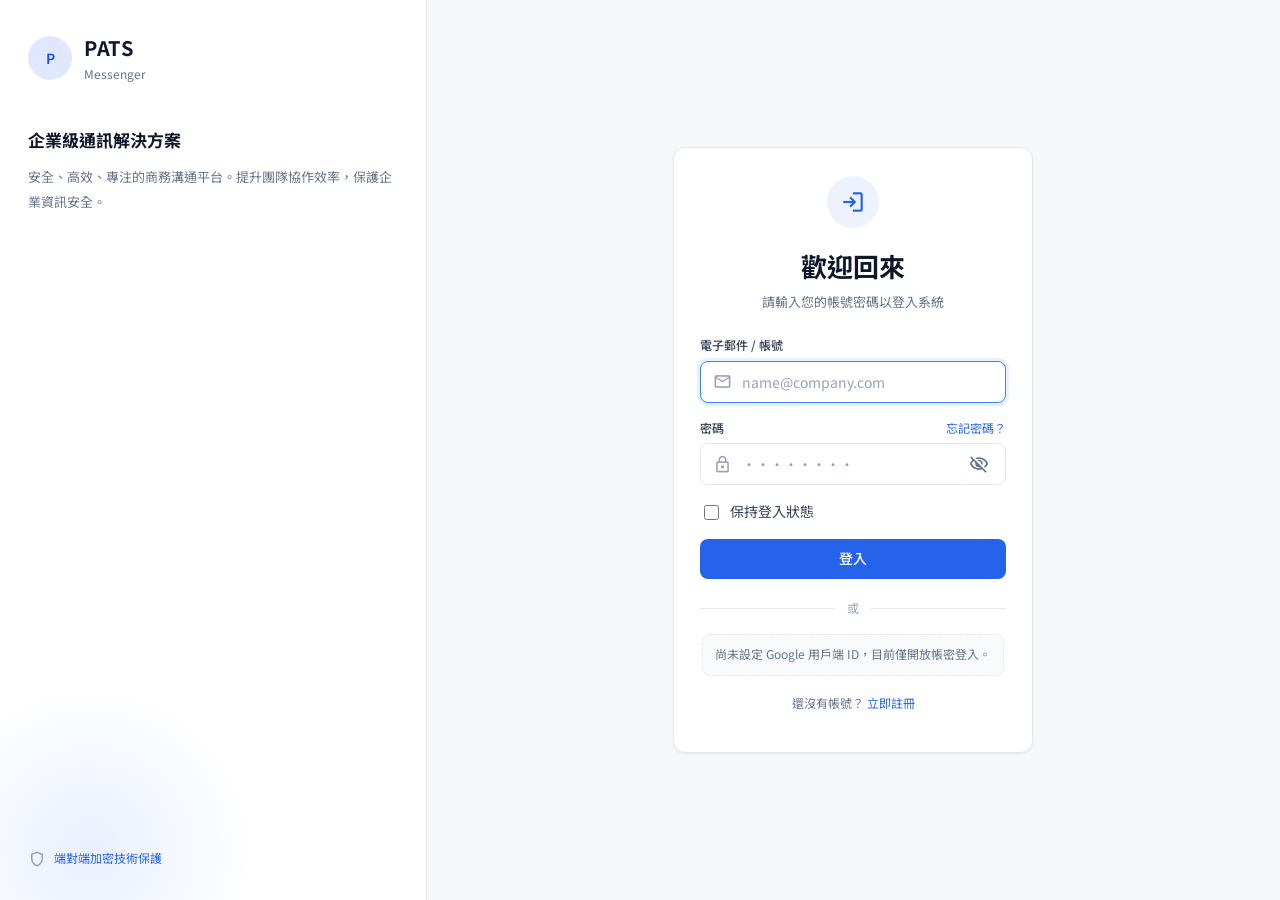
==== index.html @ 264885fa "新增忘記密碼流程：寄送驗證碼、驗證後自行設定新密碼" ====
<!DOCTYPE html>
<html lang="zh-Hant">
<head>
  <meta charset="utf-8">
  <meta name="viewport" content="width=device-width, initial-scale=1, viewport-fit=cover">
  <meta name="description" content="PATS — 安全、高效、專注的企業級商務通訊平台。">
  <meta name="theme-color" content="#2563eb">
  <title>PATS · 商務通訊</title>

  <link rel="icon" href="data:image/svg+xml,<svg xmlns='http://www.w3.org/2000/svg' viewBox='0 0 32 32'><rect width='32' height='32' rx='8' fill='%232563eb'/><text x='16' y='22' font-size='16' font-family='sans-serif' font-weight='700' fill='white' text-anchor='middle'>P</text></svg>">

  <link rel="preconnect" href="https://fonts.googleapis.com">
  <link rel="preconnect" href="https://fonts.gstatic.com" crossorigin>
  <link
    href="https://fonts.googleapis.com/css2?family=Noto+Sans+TC:wght@400;500;700&family=Material+Symbols+Outlined:opsz,wght,FILL,GRAD@24,400,0,0&display=swap"
    rel="stylesheet">
  <link rel="stylesheet" href="assets/css/styles.css">
</head>

<body>
  <!-- 開場載入 ------------------------------------------------------- -->
  <div id="loading" class="loading-veil">
    <div class="spinner" role="status" aria-label="載入中"></div>
  </div>

  <!-- 登入頁 --------------------------------------------------------- -->
  <section id="auth" class="auth hidden">
    <aside class="auth-brand">
      <div class="auth-logo">
        <div class="avatar" aria-hidden="true">P</div>
        <div>
          <h1>PATS</h1>
          <span>Messenger</span>
        </div>
      </div>

      <div class="auth-pitch">
        <h2>企業級通訊解決方案</h2>
        <p>安全、高效、專注的商務溝通平台。提升團隊協作效率，保護企業資訊安全。</p>
      </div>

      <div class="auth-note">
        <span class="material-symbols-outlined">shield</span>
        <span>端對端加密技術保護</span>
      </div>
    </aside>

    <main class="auth-main">
      <div class="auth-card card">
      <!-- 登入 ------------------------------------------------------ -->
      <div id="login-panel">
        <div class="auth-mark"><span class="material-symbols-outlined">login</span></div>
        <h2 class="auth-title">歡迎回來</h2>
        <p class="auth-sub">請輸入您的帳號密碼以登入系統</p>

        <form id="login-form" class="auth-form" autocomplete="on">
          <div id="login-error" class="form-error hidden">
            <span class="material-symbols-outlined">error</span>
            <span data-role="text"></span>
          </div>

          <div class="field">
            <label class="field-label" for="login-account"><strong>電子郵件 / 帳號</strong></label>
            <div class="input-wrap">
              <span class="material-symbols-outlined">mail</span>
              <input id="login-account" name="account" type="text"
                     placeholder="name@company.com" autocomplete="username" required>
            </div>
          </div>

          <div class="field">
            <label class="field-label" for="login-password">
              <strong>密碼</strong>
              <a href="#" id="forgot-link">忘記密碼？</a>
            </label>
            <div class="input-wrap">
              <span class="material-symbols-outlined">lock</span>
              <input id="login-password" name="password" type="password"
                     placeholder="••••••••" autocomplete="current-password" required>
              <button type="button" class="icon-btn" data-toggle-password="login-password"
                      aria-label="顯示密碼">
                <span class="material-symbols-outlined">visibility_off</span>
              </button>
            </div>
          </div>

          <label class="checkbox">
            <input id="login-remember" type="checkbox">
            <span>保持登入狀態</span>
          </label>

          <button id="login-submit" type="submit" class="btn btn-primary btn-block">登入</button>
        </form>

        <div class="auth-divider">或</div>

        <!-- Google Identity Services 會把官方登入按鈕渲染進這裡 -->
        <div id="google-slot" class="google-slot"></div>

        <p class="auth-footer">
          還沒有帳號？ <a href="#" id="go-register">立即註冊</a>
        </p>
      </div>

      <!-- 註冊 ------------------------------------------------------ -->
      <div id="register-panel" class="hidden">
        <div class="auth-mark"><span class="material-symbols-outlined">person_add</span></div>
        <h2 class="auth-title">建立帳號</h2>
        <p class="auth-sub">填寫以下資料即可開始使用 PATS</p>

        <form id="register-form" class="auth-form" autocomplete="on">
          <div id="register-error" class="form-error hidden">
            <span class="material-symbols-outlined">error</span>
            <span data-role="text"></span>
          </div>

          <div class="field">
            <label class="field-label" for="register-name"><strong>顯示名稱</strong></label>
            <div class="input-wrap">
              <span class="material-symbols-outlined">badge</span>
              <input id="register-name" type="text" placeholder="王小明"
                     autocomplete="name" maxlength="40" required>
            </div>
          </div>

          <div class="field">
            <label class="field-label" for="register-email"><strong>電子郵件</strong></label>
            <div class="input-wrap">
              <span class="material-symbols-outlined">mail</span>
              <input id="register-email" type="email" placeholder="name@company.com"
                     autocomplete="email" required>
            </div>
          </div>

          <div class="field">
            <label class="field-label" for="register-password">
              <strong>密碼</strong>
              <span class="field-note">至少 8 個字元</span>
            </label>
            <div class="input-wrap">
              <span class="material-symbols-outlined">lock</span>
              <input id="register-password" type="password" placeholder="設定你的密碼"
                     autocomplete="new-password" required>
              <button type="button" class="icon-btn" data-toggle-password="register-password"
                      aria-label="顯示密碼">
                <span class="material-symbols-outlined">visibility_off</span>
              </button>
            </div>
          </div>

          <div class="field">
            <label class="field-label" for="register-confirm"><strong>確認密碼</strong></label>
            <div class="input-wrap">
              <span class="material-symbols-outlined">lock_reset</span>
              <input id="register-confirm" type="password" placeholder="再次輸入密碼"
                     autocomplete="new-password" required>
            </div>
          </div>

          <!-- 只有在後端設定了邀請碼時才會顯示 -->
          <div class="field hidden" id="invite-field">
            <label class="field-label" for="register-invite"><strong>邀請碼</strong></label>
            <div class="input-wrap">
              <span class="material-symbols-outlined">key</span>
              <input id="register-invite" type="text" placeholder="請向管理員索取">
            </div>
          </div>

          <button id="register-submit" type="submit" class="btn btn-primary btn-block">
            建立帳號
          </button>
        </form>

        <p class="auth-footer">
          已經有帳號了？ <a href="#" id="go-login">返回登入</a>
        </p>
      </div>

      <!-- 忘記密碼 -------------------------------------------------- -->
      <div id="reset-panel" class="hidden">
        <div class="auth-mark"><span class="material-symbols-outlined">lock_reset</span></div>
        <h2 class="auth-title">重設密碼</h2>
        <p class="auth-sub" id="reset-sub">輸入你的電子郵件，我們會寄一組驗證碼給你</p>

        <ol class="steps" id="reset-steps">
          <li class="step is-active" data-step="1"><span>1</span>驗證信箱</li>
          <li class="step" data-step="2"><span>2</span>輸入驗證碼</li>
          <li class="step" data-step="3"><span>3</span>設定新密碼</li>
        </ol>

        <div id="reset-error" class="form-error hidden">
          <span class="material-symbols-outlined">error</span>
          <span data-role="text"></span>
        </div>

        <!-- 步驟一 -->
        <form id="reset-email-form" class="auth-form">
          <div class="field">
            <label class="field-label" for="reset-email"><strong>電子郵件</strong></label>
            <div class="input-wrap">
              <span class="material-symbols-outlined">mail</span>
              <input id="reset-email" type="email" placeholder="name@gmail.com"
                     autocomplete="email" required>
            </div>
          </div>
          <button id="reset-email-submit" type="submit" class="btn btn-primary btn-block">
            寄送驗證碼
          </button>
        </form>

        <!-- 步驟二 -->
        <form id="reset-code-form" class="auth-form hidden">
          <div class="field">
            <label class="field-label" for="reset-code">
              <strong>驗證碼</strong>
              <span class="field-note">6 位數字，15 分鐘內有效</span>
            </label>
            <div class="input-wrap">
              <span class="material-symbols-outlined">pin</span>
              <input id="reset-code" type="text" inputmode="numeric" maxlength="6"
                     class="code-input" placeholder="000000" autocomplete="one-time-code" required>
            </div>
          </div>
          <button id="reset-code-submit" type="submit" class="btn btn-primary btn-block">
            驗證
          </button>
          <button id="reset-resend" type="button" class="btn btn-ghost btn-block">
            沒收到？重新寄送
          </button>
        </form>

        <!-- 步驟三 -->
        <form id="reset-password-form" class="auth-form hidden">
          <div class="field">
            <label class="field-label" for="reset-new">
              <strong>新密碼</strong>
              <span class="field-note">至少 8 個字元</span>
            </label>
            <div class="input-wrap">
              <span class="material-symbols-outlined">lock</span>
              <input id="reset-new" type="password" placeholder="設定新密碼"
                     autocomplete="new-password" required>
              <button type="button" class="icon-btn" data-toggle-password="reset-new"
                      aria-label="顯示密碼">
                <span class="material-symbols-outlined">visibility_off</span>
              </button>
            </div>
          </div>
          <div class="field">
            <label class="field-label" for="reset-confirm"><strong>確認新密碼</strong></label>
            <div class="input-wrap">
              <span class="material-symbols-outlined">lock_reset</span>
              <input id="reset-confirm" type="password" placeholder="再次輸入新密碼"
                     autocomplete="new-password" required>
            </div>
          </div>
          <button id="reset-password-submit" type="submit" class="btn btn-primary btn-block">
            更新密碼並登入
          </button>
        </form>

        <p class="auth-footer">
          想起來了？ <a href="#" id="reset-back">返回登入</a>
        </p>
      </div>
      </div>
    </main>
  </section>

  <!-- 主應用 --------------------------------------------------------- -->
  <div id="app" class="app hidden" data-mobile="list">
    <!-- 側邊導覽 -->
    <nav class="rail" aria-label="主要導覽">
      <div class="rail-identity">
        <div class="avatar avatar-lg" id="me-avatar" aria-hidden="true">P</div>
        <div class="meta">
          <div class="name" id="me-name">PATS</div>
          <div class="role">商務通訊</div>
          <div class="status">上線中</div>
        </div>
      </div>

      <div class="rail-nav">
        <button class="rail-link is-active" data-view="dm">
          <span class="material-symbols-outlined">chat</span>
          <span class="label">私訊</span>
          <span class="badge count hidden" data-count="dm">0</span>
        </button>
        <button class="rail-link" data-view="group">
          <span class="material-symbols-outlined">groups</span>
          <span class="label">群組討論</span>
          <span class="badge count hidden" data-count="group">0</span>
        </button>
        <button class="rail-link" data-view="archive">
          <span class="material-symbols-outlined">archive</span>
          <span class="label">封存</span>
        </button>
        <button class="rail-link" data-view="settings">
          <span class="material-symbols-outlined">settings</span>
          <span class="label">設定</span>
        </button>
      </div>

      <div class="rail-spacer"></div>

      <div class="rail-foot">
        <button class="rail-link" data-view="profile">
          <span class="material-symbols-outlined">person</span>
          <span class="label">個人資料</span>
        </button>
        <button class="rail-link is-danger" data-action="logout">
          <span class="material-symbols-outlined">logout</span>
          <span class="label">登出</span>
        </button>
      </div>
    </nav>

    <!-- 對話列表 -->
    <section class="list-pane" id="list-pane">
      <header class="pane-head">
        <h2 id="list-title">私人訊息</h2>
        <span class="hint" id="list-hint"></span>
        <div class="actions">
          <button class="icon-btn" id="list-compose" title="發起新對話">
            <span class="material-symbols-outlined">edit_square</span>
          </button>
          <button class="icon-btn" id="list-more" title="更多">
            <span class="material-symbols-outlined">more_vert</span>
          </button>
        </div>
      </header>

      <div class="pane-search">
        <div class="input-wrap">
          <span class="material-symbols-outlined">search</span>
          <input id="list-search" type="search" placeholder="搜尋訊息或聯絡人">
        </div>
      </div>

      <div class="conv-list scroll-y" id="conv-list"></div>
    </section>

    <!-- 對話內容 -->
    <section class="chat-pane" id="chat-pane"></section>

    <!-- 設定 -->
    <section class="settings-pane scroll-y hidden" id="settings-pane"></section>
  </div>

  <div id="modal-root"></div>
  <div id="menu-root"></div>
  <div class="toast-stack" id="toast-root"></div>

  <script src="assets/js/config.js"></script>
  <script src="assets/js/core.js"></script>
  <script src="assets/js/auth.js"></script>
  <script src="assets/js/chat.js"></script>
  <script src="assets/js/settings.js"></script>
  <script src="assets/js/main.js"></script>
</body>
</html>
---- assets/css/styles.css ----
/* =====================================================================
   PATS — 設計系統
   ===================================================================== */

:root {
  --brand-50:  #eef2ff;
  --brand-100: #e0e7ff;
  --brand-200: #c7d2fe;
  --brand-500: #3b82f6;
  --brand-600: #2563eb;
  --brand-700: #1d4ed8;
  --brand-900: #1e3a8a;

  --ink-900: #0f172a;
  --ink-700: #334155;
  --ink-500: #64748b;
  --ink-400: #94a3b8;
  --ink-300: #cbd5e1;

  --line:      #e5e7eb;
  --line-soft: #f1f5f9;

  --surface:      #ffffff;
  --surface-sunk: #f8fafc;
  --surface-rail: #ffffff;
  --canvas:       #f6f7fb;

  --danger:  #dc2626;
  --success: #16a34a;
  --warning: #d97706;

  --r-sm: 6px;
  --r-md: 8px;
  --r-lg: 12px;
  --r-xl: 16px;
  --r-full: 999px;

  --shadow-sm: 0 1px 2px rgba(15, 23, 42, .06);
  --shadow-md: 0 4px 12px rgba(15, 23, 42, .06);
  --shadow-lg: 0 12px 32px rgba(15, 23, 42, .10);

  --rail-w: 224px;
  --list-w: 288px;
  --header-h: 52px;

  --ease: cubic-bezier(.4, 0, .2, 1);
}

* { box-sizing: border-box; }

html, body {
  height: 100%;
  margin: 0;
}

body {
  font-family: "Noto Sans TC", -apple-system, BlinkMacSystemFont, "Segoe UI",
               "Microsoft JhengHei", Roboto, "Helvetica Neue", Arial, sans-serif;
  font-size: 14px;
  line-height: 1.55;
  color: var(--ink-900);
  background: var(--canvas);
  -webkit-font-smoothing: antialiased;
  overflow: hidden;
}

button, input, select, textarea { font: inherit; color: inherit; }
button { cursor: pointer; border: none; background: none; padding: 0; }
a { color: var(--brand-600); text-decoration: none; }
a:hover { text-decoration: underline; }

.material-symbols-outlined {
  font-variation-settings: 'FILL' 0, 'wght' 400, 'GRAD' 0, 'opsz' 24;
  user-select: none;
  line-height: 1;
}

.hidden { display: none !important; }
.sr-only {
  position: absolute; width: 1px; height: 1px; padding: 0; margin: -1px;
  overflow: hidden; clip: rect(0 0 0 0); white-space: nowrap; border: 0;
}

/* ------------------------------------------------------------- 捲軸樣式 */

.scroll-y { overflow-y: auto; overscroll-behavior: contain; }
.scroll-y::-webkit-scrollbar { width: 8px; }
.scroll-y::-webkit-scrollbar-thumb {
  background: var(--ink-300); border-radius: var(--r-full);
  border: 2px solid transparent; background-clip: content-box;
}
.scroll-y::-webkit-scrollbar-thumb:hover { background: var(--ink-400); background-clip: content-box; }
.scroll-y::-webkit-scrollbar-track { background: transparent; }

/* ================================================================ 元件 */

.btn {
  display: inline-flex; align-items: center; justify-content: center; gap: 8px;
  height: 40px; padding: 0 18px;
  border-radius: var(--r-md);
  font-weight: 500; white-space: nowrap;
  transition: background-color .15s var(--ease), border-color .15s var(--ease),
              color .15s var(--ease), box-shadow .15s var(--ease);
}
.btn:disabled { opacity: .55; cursor: not-allowed; }
.btn .material-symbols-outlined { font-size: 18px; }

.btn-primary { background: var(--brand-600); color: #fff; }
.btn-primary:hover:not(:disabled) { background: var(--brand-700); }

.btn-outline {
  background: var(--surface); color: var(--brand-600);
  border: 1px solid var(--brand-200);
}
.btn-outline:hover:not(:disabled) { background: var(--brand-50); border-color: var(--brand-500); }

.btn-ghost { background: transparent; color: var(--ink-700); border: 1px solid var(--line); }
.btn-ghost:hover:not(:disabled) { background: var(--surface-sunk); }

.btn-quiet { color: var(--ink-500); }
.btn-quiet:hover:not(:disabled) { color: var(--ink-900); }

.btn-danger { background: transparent; color: var(--danger); font-weight: 500; }
.btn-danger:hover:not(:disabled) { text-decoration: underline; }

.btn-block { width: 100%; }

.icon-btn {
  display: inline-flex; align-items: center; justify-content: center;
  width: 34px; height: 34px; border-radius: var(--r-md);
  color: var(--ink-500);
  transition: background-color .15s var(--ease), color .15s var(--ease);
}
.icon-btn:hover { background: var(--surface-sunk); color: var(--ink-900); }
.icon-btn .material-symbols-outlined { font-size: 20px; }

.field { display: flex; flex-direction: column; gap: 6px; }
.field-label {
  display: flex; align-items: center; justify-content: space-between;
  font-size: 12px; color: var(--ink-500);
}
.field-label strong { font-weight: 500; color: var(--ink-700); }

.input-wrap {
  display: flex; align-items: center; gap: 8px;
  height: 42px; padding: 0 12px;
  background: var(--surface);
  border: 1px solid var(--line); border-radius: var(--r-md);
  transition: border-color .15s var(--ease), box-shadow .15s var(--ease);
}
.input-wrap:focus-within {
  border-color: var(--brand-500);
  box-shadow: 0 0 0 3px rgba(59, 130, 246, .12);
}
.input-wrap > .material-symbols-outlined { font-size: 19px; color: var(--ink-400); }
.input-wrap input {
  flex: 1; min-width: 0; height: 100%;
  border: none; outline: none; background: transparent;
}
.input-wrap input::placeholder { color: var(--ink-400); }
.input-wrap .icon-btn { width: 28px; height: 28px; }

.input {
  height: 42px; padding: 0 12px; width: 100%;
  background: var(--surface);
  border: 1px solid var(--line); border-radius: var(--r-md);
  outline: none;
  transition: border-color .15s var(--ease), box-shadow .15s var(--ease);
}
.input:focus { border-color: var(--brand-500); box-shadow: 0 0 0 3px rgba(59, 130, 246, .12); }

.checkbox { display: inline-flex; align-items: center; gap: 8px; color: var(--ink-700); cursor: pointer; }
.checkbox input { width: 15px; height: 15px; accent-color: var(--brand-600); cursor: pointer; }

.avatar {
  flex: none; display: grid; place-items: center;
  width: 40px; height: 40px; border-radius: var(--r-full);
  background: var(--brand-100); color: var(--brand-700);
  font-weight: 600; font-size: 14px;
  object-fit: cover; overflow: hidden;
}
.avatar img { width: 100%; height: 100%; object-fit: cover; }
.avatar-sm { width: 32px; height: 32px; font-size: 12px; }
.avatar-lg { width: 44px; height: 44px; }

.badge {
  display: inline-grid; place-items: center;
  min-width: 20px; height: 20px; padding: 0 6px;
  border-radius: var(--r-full);
  background: var(--brand-600); color: #fff;
  font-size: 11px; font-weight: 600;
}

.card {
  background: var(--surface);
  border: 1px solid var(--line);
  border-radius: var(--r-lg);
  box-shadow: var(--shadow-sm);
}

.empty-state {
  display: flex; flex-direction: column; align-items: center; justify-content: center;
  gap: 12px; padding: 40px 24px; text-align: center; margin: auto;
  max-width: 380px;
}
.empty-state .glyph {
  display: grid; place-items: center;
  width: 96px; height: 96px; border-radius: var(--r-full);
  background: var(--brand-50); color: var(--brand-500);
}
.empty-state .glyph .material-symbols-outlined { font-size: 44px; }
.empty-state h3 { margin: 4px 0 0; font-size: 18px; font-weight: 600; }
.empty-state p { margin: 0; color: var(--ink-500); font-size: 13px; }

/* =============================================================== 登入頁 */

.auth {
  display: grid;
  grid-template-columns: minmax(300px, 1fr) 2fr;
  height: 100vh; height: 100dvh;
}

.auth-brand {
  position: relative; overflow: hidden;
  display: flex; flex-direction: column;
  padding: 32px 28px;
  background: var(--surface);
  border-right: 1px solid var(--line);
}
.auth-brand::after {
  content: ''; position: absolute; left: -80px; bottom: -120px;
  width: 340px; height: 340px; border-radius: 50%;
  background: radial-gradient(circle, rgba(37, 99, 235, .10), transparent 68%);
  pointer-events: none;
}
.auth-brand > * { position: relative; z-index: 1; }

.auth-logo { display: flex; align-items: center; gap: 12px; }
.auth-logo .avatar { width: 44px; height: 44px; }
.auth-logo h1 { margin: 0; font-size: 20px; font-weight: 700; letter-spacing: .5px; }
.auth-logo span { font-size: 12px; color: var(--ink-500); }

.auth-pitch { margin-top: 42px; }
.auth-pitch h2 { margin: 0 0 12px; font-size: 17px; font-weight: 700; }
.auth-pitch p { margin: 0; color: var(--ink-500); font-size: 13px; line-height: 1.9; }

.auth-note {
  margin-top: auto; display: flex; align-items: center; gap: 8px;
  color: var(--brand-600); font-size: 12px;
}
.auth-note .material-symbols-outlined { font-size: 18px; color: var(--ink-400); }

.auth-main {
  display: grid; place-items: center;
  padding: 24px;
  background: var(--canvas);
  overflow-y: auto;
}

.auth-card { width: 100%; max-width: 360px; padding: 28px 26px; }

.auth-mark {
  display: grid; place-items: center; margin: 0 auto 18px;
  width: 52px; height: 52px; border-radius: var(--r-full);
  background: var(--brand-50); color: var(--brand-600);
}
.auth-mark .material-symbols-outlined { font-size: 26px; }

.auth-title { margin: 0; font-size: 26px; font-weight: 700; text-align: center; }
.auth-sub { margin: 6px 0 24px; text-align: center; color: var(--ink-500); font-size: 13px; }

.auth-form { display: flex; flex-direction: column; gap: 16px; }

.auth-divider {
  display: flex; align-items: center; gap: 12px;
  margin: 20px 0 16px; color: var(--ink-400); font-size: 12px;
}
.auth-divider::before, .auth-divider::after {
  content: ''; flex: 1; height: 1px; background: var(--line);
}

/* Google Identity Services 會把官方按鈕渲染進 .google-slot，
   我們只負責讓它水平置中並撐滿卡片寬度。 */
.google-slot { display: flex; justify-content: center; min-height: 42px; }
.google-slot > div { width: 100%; }

.auth-hint {
  margin: 0; padding: 10px 12px;
  background: var(--surface-sunk); border: 1px dashed var(--line);
  border-radius: var(--r-md);
  font-size: 12px; color: var(--ink-500); text-align: center;
}

.auth-footer { margin-top: 18px; text-align: center; font-size: 12px; color: var(--ink-500); }

.field-note { font-size: 11.5px; color: var(--ink-400); }

/* 忘記密碼的三步驟指示器 */
.steps {
  display: flex;
  align-items: center;
  gap: 6px;
  list-style: none;
  margin: 0 0 18px;
  padding: 0;
}

.step {
  flex: 1;
  display: flex;
  align-items: center;
  gap: 6px;
  font-size: 11.5px;
  color: var(--ink-400);
  white-space: nowrap;
}

.step span {
  display: grid;
  place-items: center;
  width: 20px;
  height: 20px;
  flex: none;
  border-radius: 50%;
  background: var(--surface-sunk);
  border: 1px solid var(--line);
  font-size: 11px;
  font-weight: 600;
}

.step.is-active { color: var(--ink-900); font-weight: 600; }
.step.is-active span { background: var(--brand-600); border-color: var(--brand-600); color: #fff; }
.step.is-done span { background: var(--brand-50); border-color: var(--brand-500); color: var(--brand-700); }

@media (max-width: 380px) {
  .step { font-size: 0; gap: 0; }
  .step span { font-size: 11px; }
}

.code-input {
  letter-spacing: 10px;
  font-size: 20px;
  font-weight: 600;
  text-align: center;
}

.form-error {
  display: flex; align-items: center; gap: 8px;
  padding: 9px 12px; border-radius: var(--r-md);
  background: #fef2f2; color: var(--danger); font-size: 12.5px;
}
.form-error .material-symbols-outlined { font-size: 17px; }

/* ============================================================ 應用外框 */

.app {
  display: grid;
  grid-template-columns: var(--rail-w) var(--list-w) minmax(0, 1fr);
  height: 100vh; height: 100dvh;
}
.app[data-list-hidden="true"] { grid-template-columns: var(--rail-w) minmax(0, 1fr); }
.app[data-list-hidden="true"] .list-pane { display: none; }

/* ------------------------------------------------------------- 側邊導覽 */

.rail {
  display: flex; flex-direction: column;
  min-width: 0; padding: 16px 12px;
  background: var(--surface-rail);
  border-right: 1px solid var(--line);
}

.rail-identity {
  display: flex; align-items: center; gap: 12px;
  padding: 4px 8px 20px;
  min-width: 0;
}
.rail-identity .meta { min-width: 0; }
.rail-identity .name {
  font-size: 17px; font-weight: 700; color: var(--brand-900);
  white-space: nowrap; overflow: hidden; text-overflow: ellipsis;
}
.rail-identity .role { font-size: 12px; color: var(--ink-500); }
.rail-identity .status {
  display: flex; align-items: center; gap: 5px;
  font-size: 11.5px; color: var(--success);
}
.rail-identity .status::before {
  content: ''; width: 7px; height: 7px; border-radius: 50%; background: var(--success);
}

.rail-nav { display: flex; flex-direction: column; gap: 2px; }

.rail-link {
  position: relative;
  display: flex; align-items: center; gap: 14px;
  height: 44px; padding: 0 14px;
  border-radius: var(--r-md);
  color: var(--ink-700); font-size: 14px;
  transition: background-color .15s var(--ease), color .15s var(--ease);
}
.rail-link .material-symbols-outlined { font-size: 21px; color: var(--ink-500); }
.rail-link:hover { background: var(--surface-sunk); }
.rail-link.is-active { background: var(--brand-50); color: var(--brand-700); font-weight: 500; }
.rail-link.is-active .material-symbols-outlined { color: var(--brand-600); }
.rail-link.is-active::before {
  content: ''; position: absolute; left: 0; top: 10px; bottom: 10px;
  width: 3px; border-radius: var(--r-full); background: var(--brand-600);
}
.rail-link .count { margin-left: auto; }
.rail-link .label { white-space: nowrap; overflow: hidden; text-overflow: ellipsis; }

.rail-spacer { flex: 1; }
.rail-foot { display: flex; flex-direction: column; gap: 2px; padding-top: 12px; }
.rail-foot .rail-link.is-danger { color: var(--danger); }
.rail-foot .rail-link.is-danger .material-symbols-outlined { color: var(--danger); }

/* ------------------------------------------------------------- 對話列表 */

.list-pane {
  display: flex; flex-direction: column;
  min-width: 0;
  background: var(--surface);
  border-right: 1px solid var(--line);
}

.pane-head {
  display: flex; align-items: center; gap: 10px;
  min-height: var(--header-h); padding: 8px 12px 8px 16px;
  border-bottom: 1px solid var(--line);
}
.pane-head h2 { margin: 0; font-size: 16px; font-weight: 700; color: var(--brand-900); }
.pane-head .hint {
  min-width: 0; font-size: 12px; color: var(--ink-500);
  white-space: nowrap; overflow: hidden; text-overflow: ellipsis;
}
.pane-head .actions { margin-left: auto; display: flex; gap: 2px; }

.pane-search { padding: 12px 14px; }
.pane-search .input-wrap { height: 38px; border-radius: var(--r-full); background: var(--surface-sunk); }

.conv-list { flex: 1; display: flex; flex-direction: column; padding: 0 8px 12px; }

.conv-item {
  flex: none;
  display: flex; align-items: center; gap: 12px;
  width: 100%; padding: 10px 10px;
  border-radius: var(--r-md); text-align: left;
  transition: background-color .12s var(--ease);
}
.conv-item:hover { background: var(--surface-sunk); }
.conv-item.is-active { background: var(--brand-50); }
.conv-item .body { flex: 1; min-width: 0; }
.conv-item .row { display: flex; align-items: baseline; gap: 8px; }
.conv-item .title {
  flex: 1; min-width: 0; font-weight: 500;
  white-space: nowrap; overflow: hidden; text-overflow: ellipsis;
}
.conv-item .time { flex: none; font-size: 11px; color: var(--ink-400); }
.conv-item .preview {
  margin-top: 2px; font-size: 12.5px; color: var(--ink-500);
  white-space: nowrap; overflow: hidden; text-overflow: ellipsis;
}
.conv-item.is-unread .title { font-weight: 700; }
.conv-item.is-unread .preview { color: var(--ink-700); }

/* ---------------------------------------------------------------- 對話 */

.chat-pane {
  display: flex; flex-direction: column;
  min-width: 0;
  background: var(--canvas);
}

.chat-head {
  display: flex; align-items: center; gap: 12px;
  min-height: var(--header-h); padding: 8px 16px;
  background: var(--surface);
  border-bottom: 1px solid var(--line);
}
.chat-head .meta { min-width: 0; }
.chat-head .title {
  font-weight: 600; white-space: nowrap; overflow: hidden; text-overflow: ellipsis;
}
.chat-head .sub { font-size: 12px; color: var(--ink-500); }
.chat-head .actions { margin-left: auto; display: flex; gap: 2px; }
.chat-back { display: none; }

.chat-body { flex: 1; padding: 20px 24px; display: flex; flex-direction: column; gap: 4px; }

.msg-day {
  align-self: center; margin: 14px 0 10px;
  padding: 3px 12px; border-radius: var(--r-full);
  background: var(--surface); border: 1px solid var(--line);
  font-size: 11.5px; color: var(--ink-500);
}

.msg-system {
  align-self: center; margin: 6px 0;
  font-size: 12px; color: var(--ink-500);
}

.msg {
  display: flex; align-items: flex-end; gap: 10px;
  max-width: min(680px, 78%); margin-top: 10px;
}
.msg.is-mine { flex-direction: row-reverse; margin-left: auto; }
.msg.is-tail { margin-top: 2px; }
.msg .avatar { width: 30px; height: 30px; font-size: 11px; }
.msg .stack { min-width: 0; }
.msg .sender { margin-bottom: 3px; font-size: 12px; color: var(--ink-500); }
.msg.is-mine .sender { text-align: right; }

.bubble {
  padding: 9px 13px; border-radius: 14px;
  background: var(--surface); border: 1px solid var(--line);
  box-shadow: var(--shadow-sm);
  white-space: pre-wrap; word-break: break-word;
}
.msg.is-mine .bubble {
  background: var(--brand-600); color: #fff; border-color: var(--brand-600);
}
.msg .time { margin-top: 4px; font-size: 11px; color: var(--ink-400); }
.msg.is-mine .time { text-align: right; }

.composer {
  display: flex; align-items: flex-end; gap: 10px;
  padding: 12px 16px;
  background: var(--surface);
  border-top: 1px solid var(--line);
}
.composer textarea {
  flex: 1; min-height: 42px; max-height: 160px; padding: 10px 14px;
  border: 1px solid var(--line); border-radius: var(--r-lg);
  background: var(--surface-sunk); outline: none; resize: none;
  transition: border-color .15s var(--ease), box-shadow .15s var(--ease);
}
.composer textarea:focus {
  border-color: var(--brand-500); background: var(--surface);
  box-shadow: 0 0 0 3px rgba(59, 130, 246, .12);
}
.composer .send {
  display: grid; place-items: center; flex: none;
  width: 42px; height: 42px; border-radius: var(--r-full);
  background: var(--brand-600); color: #fff;
  transition: background-color .15s var(--ease), transform .12s var(--ease);
}
.composer .send:hover:not(:disabled) { background: var(--brand-700); }
.composer .send:disabled { background: var(--ink-300); cursor: not-allowed; }

/* ================================================================ 設定 */

.settings-pane { min-width: 0; background: var(--canvas); overflow-y: auto; }
.settings-inner { max-width: 720px; margin: 0 auto; padding: 36px 24px 56px; }

.settings-tabs {
  display: flex; gap: 4px; margin-bottom: 24px; padding: 4px;
  background: var(--surface); border: 1px solid var(--line); border-radius: var(--r-md);
}
.settings-tabs button {
  flex: 1; height: 36px; border-radius: var(--r-sm);
  color: var(--ink-500); font-size: 13px;
  transition: background-color .15s var(--ease), color .15s var(--ease);
}
.settings-tabs button:hover { background: var(--surface-sunk); color: var(--ink-900); }
.settings-tabs button.is-active { background: var(--brand-50); color: var(--brand-700); font-weight: 500; }

.settings-title { margin: 0; font-size: 24px; font-weight: 700; }
.settings-lead { margin: 8px 0 28px; color: var(--ink-500); font-size: 13px; }

.settings-card { padding: 20px 22px; margin-bottom: 20px; }

.settings-card-head { display: flex; gap: 14px; align-items: flex-start; margin-bottom: 18px; }
.settings-card-head .glyph {
  display: grid; place-items: center; flex: none;
  width: 34px; height: 34px; border-radius: var(--r-md);
  background: var(--brand-50); color: var(--brand-600);
}
.settings-card-head .glyph .material-symbols-outlined { font-size: 20px; }
.settings-card-head h3 { margin: 0; font-size: 15px; font-weight: 700; }
.settings-card-head p { margin: 4px 0 0; font-size: 12.5px; color: var(--ink-500); line-height: 1.7; }

.settings-grid { display: grid; grid-template-columns: 1fr 1fr; gap: 16px; }

.radio-card {
  display: flex; align-items: center; gap: 12px;
  padding: 12px 16px; margin-bottom: 10px;
  border: 1px solid var(--line); border-radius: var(--r-md);
  background: var(--surface); cursor: pointer;
  transition: border-color .15s var(--ease), background-color .15s var(--ease),
              box-shadow .15s var(--ease);
}
.radio-card:hover { border-color: var(--brand-200); background: var(--surface-sunk); }
.radio-card input { width: 16px; height: 16px; accent-color: var(--brand-600); cursor: pointer; }
.radio-card .label { font-weight: 500; }
.radio-card .desc { font-size: 12px; color: var(--ink-500); }
.radio-card:has(input:checked) {
  border-color: var(--brand-600); background: var(--brand-50);
  box-shadow: inset 3px 0 0 var(--brand-600);
}

.usage-row {
  display: flex; align-items: center; gap: 8px;
  margin-top: 10px; font-size: 12.5px; color: var(--ink-500);
}
.usage-row .material-symbols-outlined { font-size: 18px; }

.settings-actions {
  display: flex; justify-content: flex-end; gap: 12px;
  padding-top: 20px; border-top: 1px solid var(--line);
}

.tip-card {
  padding: 20px; text-align: center;
  background: var(--brand-50); border: 1px solid var(--brand-100);
  border-radius: var(--r-lg);
}
.tip-card .glyph {
  display: grid; place-items: center; margin: 0 auto 12px;
  width: 40px; height: 40px; border-radius: var(--r-full);
  background: var(--surface); color: var(--brand-600);
}
.tip-card h4 { margin: 0 0 8px; font-size: 14px; font-weight: 700; color: var(--brand-900); }
.tip-card p { margin: 0; font-size: 12px; color: var(--ink-500); line-height: 1.8; }

/* 帳號切換頁 */
.switch-wrap { display: grid; place-items: center; min-height: 100%; padding: 24px; }
.switch-card {
  position: relative; overflow: hidden;
  width: 100%; max-width: 384px; padding: 34px 32px 28px; text-align: center;
}
.switch-card::before {
  content: ''; position: absolute; inset: 0 0 auto; height: 4px;
  background: linear-gradient(90deg, var(--brand-600) 0 45%, var(--brand-100) 45%);
}
.switch-card .switch-head {
  text-align: left; font-size: 17px; font-weight: 700; color: var(--ink-900);
}
.switch-card .glyph {
  display: grid; place-items: center; margin: 22px auto 20px;
  width: 62px; height: 62px; border-radius: var(--r-full);
  background: var(--brand-50); color: var(--brand-600);
}
.switch-card .glyph .material-symbols-outlined { font-size: 30px; }
.switch-card h3 { margin: 0 0 10px; font-size: 17px; font-weight: 700; }
.switch-card p { margin: 0 0 24px; font-size: 12.5px; color: var(--ink-500); line-height: 1.9; }
.switch-card .btn { width: 100%; height: 44px; }
.switch-card .btn + .btn { margin-top: 12px; }

/* ============================================================== 對話框 */

.modal-backdrop {
  position: fixed; inset: 0; z-index: 60;
  display: grid; place-items: center; padding: 20px;
  background: rgba(15, 23, 42, .38);
  backdrop-filter: blur(2px);
  animation: fade-in .16s var(--ease);
}
.modal {
  width: 100%; max-width: 420px; padding: 22px;
  background: var(--surface); border-radius: var(--r-lg);
  box-shadow: var(--shadow-lg);
  animation: pop-in .18s var(--ease);
}
.modal h3 { margin: 0 0 6px; font-size: 17px; font-weight: 700; }
.modal .lead { margin: 0 0 18px; font-size: 12.5px; color: var(--ink-500); }
.modal .fields { display: flex; flex-direction: column; gap: 14px; }
.modal .actions { display: flex; justify-content: flex-end; gap: 10px; margin-top: 22px; }

.menu {
  position: fixed; z-index: 70; min-width: 184px; padding: 6px;
  background: var(--surface); border: 1px solid var(--line);
  border-radius: var(--r-md); box-shadow: var(--shadow-lg);
  animation: pop-in .12s var(--ease);
}
.menu button {
  display: flex; align-items: center; gap: 10px;
  width: 100%; padding: 9px 10px; border-radius: var(--r-sm);
  text-align: left; color: var(--ink-700); font-size: 13px;
}
.menu button:hover { background: var(--surface-sunk); }
.menu button.is-danger { color: var(--danger); }
.menu button .material-symbols-outlined { font-size: 18px; }

.toast-stack {
  position: fixed; z-index: 90; left: 50%; bottom: 26px; transform: translateX(-50%);
  display: flex; flex-direction: column; gap: 8px; align-items: center;
  pointer-events: none;
}
.toast {
  padding: 10px 18px; border-radius: var(--r-full);
  background: var(--ink-900); color: #fff; font-size: 13px;
  box-shadow: var(--shadow-lg);
  animation: pop-in .18s var(--ease);
}
.toast.is-error { background: var(--danger); }
.toast.is-success { background: var(--success); }

.loading-veil {
  position: fixed; inset: 0; z-index: 100;
  display: grid; place-items: center;
  background: var(--canvas);
}
.spinner {
  width: 30px; height: 30px; border-radius: 50%;
  border: 3px solid var(--brand-100); border-top-color: var(--brand-600);
  animation: spin .7s linear infinite;
}

@keyframes spin { to { transform: rotate(360deg); } }
@keyframes fade-in { from { opacity: 0; } }
@keyframes pop-in { from { opacity: 0; transform: translateY(6px) scale(.98); } }

/* ============================================================= 響應式 */

/* 中型視窗：導覽列收成圖示 */
@media (max-width: 1100px) {
  :root { --rail-w: 72px; --list-w: 264px; }
  .rail { padding: 16px 10px; align-items: center; }
  .rail-identity { flex-direction: column; gap: 6px; padding: 4px 0 18px; }
  .rail-identity .meta { display: none; }
  .rail-link { justify-content: center; padding: 0; gap: 0; }
  .rail-link .label, .rail-link .count { display: none; }
  .rail-link.is-active::before { display: none; }
  .rail-nav, .rail-foot { width: 100%; }
}

/* 平板：設定頁單欄 */
@media (max-width: 900px) {
  .settings-grid { grid-template-columns: 1fr; }
}

/* 手機：單欄堆疊 + 底部導覽 */
@media (max-width: 720px) {
  :root { --rail-w: 0px; --list-w: 0px; }

  .auth { grid-template-columns: 1fr; }
  .auth-brand { border-right: none; border-bottom: 1px solid var(--line); padding: 20px; }
  .auth-brand::after { display: none; }
  .auth-pitch { margin-top: 18px; }
  .auth-pitch p { display: none; }
  .auth-note { margin-top: 16px; }
  .auth-main { padding: 20px 16px 40px; align-items: start; }
  .auth-card { border: none; box-shadow: none; background: transparent; padding: 20px 0; }

  .app {
    grid-template-columns: 1fr;
    grid-template-rows: minmax(0, 1fr) auto;
    padding-bottom: 0;
  }
  .app[data-list-hidden="true"] { grid-template-columns: 1fr; }

  .rail {
    grid-row: 2; grid-column: 1;
    flex-direction: row; align-items: center;
    padding: 6px 4px calc(6px + env(safe-area-inset-bottom));
    border-right: none; border-top: 1px solid var(--line);
  }
  .rail-identity, .rail-spacer { display: none; }
  .rail-nav, .rail-foot {
    flex: 1; flex-direction: row; justify-content: space-around;
    padding-top: 0; width: auto;
  }
  .rail-foot { display: none; }
  .rail-link { height: 48px; width: 100%; max-width: 72px; border-radius: var(--r-md); }

  .list-pane, .chat-pane, .settings-pane { grid-row: 1; grid-column: 1; border-right: none; }

  /* 由 data-mobile 決定手機上顯示哪一欄 */
  .app[data-mobile="list"] .chat-pane { display: none; }
  .app[data-mobile="chat"] .list-pane { display: none; }
  .app[data-list-hidden="true"] .chat-pane { display: flex; }

  .chat-back { display: inline-flex; }
  .chat-body { padding: 14px 12px; }
  .msg { max-width: 88%; }
  .composer { padding: 10px 12px calc(10px + env(safe-area-inset-bottom)); }

  .settings-inner { padding: 24px 16px 40px; }
  .settings-title { font-size: 20px; }
  .settings-actions { flex-direction: column-reverse; }
  .settings-actions .btn { width: 100%; }

  .toast-stack { bottom: 84px; }
}

@media (prefers-reduced-motion: reduce) {
  *, *::before, *::after {
    animation-duration: .01ms !important;
    transition-duration: .01ms !important;
  }
}
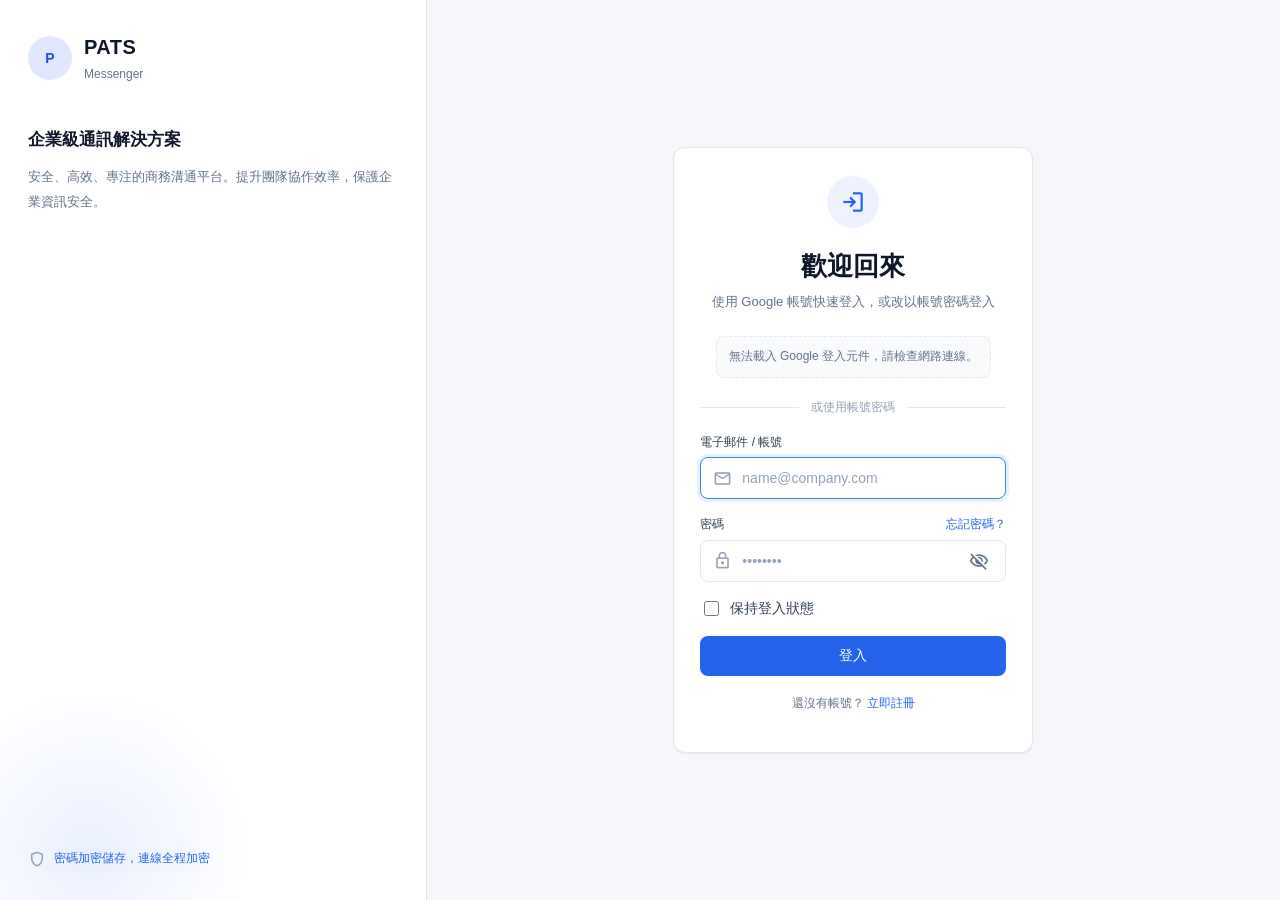
==== commit 5fe04353: "改以 Google 快速登入，並減少訊息輪詢負擔。 登入與註冊不再選擇學生、老師或家長身分。開著對話時降低後端呼叫次數，送出訊息會先顯示再向伺服器確認。  Co-authored-by: Cursor" ====
--- a/index.html
+++ b/index.html
@@ -5,14 +5,14 @@
   <meta name="viewport" content="width=device-width, initial-scale=1, viewport-fit=cover">
   <meta name="description" content="PATS — 安全、高效、專注的企業級商務通訊平台。">
   <meta name="theme-color" content="#2563eb">
-  <title>PATS · 商務通訊</title>
+  <title>PATS · 學生通訊</title>
 
   <link rel="icon" href="data:image/svg+xml,<svg xmlns='http://www.w3.org/2000/svg' viewBox='0 0 32 32'><rect width='32' height='32' rx='8' fill='%232563eb'/><text x='16' y='22' font-size='16' font-family='sans-serif' font-weight='700' fill='white' text-anchor='middle'>P</text></svg>">
 
   <link rel="preconnect" href="https://fonts.googleapis.com">
   <link rel="preconnect" href="https://fonts.gstatic.com" crossorigin>
   <link
-    href="https://fonts.googleapis.com/css2?family=Noto+Sans+TC:wght@400;500;700&family=Material+Symbols+Outlined:opsz,wght,FILL,GRAD@24,400,0,0&display=swap"
+    href="https://fonts.googleapis.com/css2?family=Material+Symbols+Outlined:opsz,wght,FILL,GRAD@24,400,0,0&icon_names=archive,arrow_back,badge,chat,chat_bubble,chevron_right,child_care,delete_sweep,edit_square,error,forum,group_add,groups,history,history_edu,inbox,key,lock,lock_reset,login,logout,mail,manage_accounts,mark_email_read,mop,more_horiz,more_vert,person,person_add,pin,refresh,report,save,school,search,send,settings,shield,storage,supervisor_account,unarchive,visibility,visibility_off&display=swap"
     rel="stylesheet">
   <link rel="stylesheet" href="assets/css/styles.css">
 </head>
@@ -41,7 +41,7 @@
 
       <div class="auth-note">
         <span class="material-symbols-outlined">shield</span>
-        <span>端對端加密技術保護</span>
+        <span>密碼加密儲存，連線全程加密</span>
       </div>
     </aside>
 
@@ -51,7 +51,10 @@
       <div id="login-panel">
         <div class="auth-mark"><span class="material-symbols-outlined">login</span></div>
         <h2 class="auth-title">歡迎回來</h2>
-        <p class="auth-sub">請輸入您的帳號密碼以登入系統</p>
+        <p class="auth-sub">使用 Google 帳號快速登入，或改以帳號密碼登入</p>
+
+        <div id="google-slot" class="google-slot"></div>
+        <div class="auth-divider">或使用帳號密碼</div>
 
         <form id="login-form" class="auth-form" autocomplete="on">
           <div id="login-error" class="form-error hidden">
@@ -92,11 +95,6 @@
           <button id="login-submit" type="submit" class="btn btn-primary btn-block">登入</button>
         </form>
 
-        <div class="auth-divider">或</div>
-
-        <!-- Google Identity Services 會把官方登入按鈕渲染進這裡 -->
-        <div id="google-slot" class="google-slot"></div>
-
         <p class="auth-footer">
           還沒有帳號？ <a href="#" id="go-register">立即註冊</a>
         </p>
@@ -106,13 +104,22 @@
       <div id="register-panel" class="hidden">
         <div class="auth-mark"><span class="material-symbols-outlined">person_add</span></div>
         <h2 class="auth-title">建立帳號</h2>
-        <p class="auth-sub">填寫以下資料即可開始使用 PATS</p>
+        <p class="auth-sub" id="register-sub">使用 Google 帳號即可建立並登入</p>
+
+        <div id="google-slot-register" class="google-slot"></div>
+        <div class="auth-divider" id="register-divider">或自行填寫資料</div>
+
+        <ol class="steps" id="register-steps">
+          <li class="step is-active" data-step="1"><span>1</span>填寫資料</li>
+          <li class="step" data-step="2"><span>2</span>驗證信箱</li>
+        </ol>
+
+        <div id="register-error" class="form-error hidden">
+          <span class="material-symbols-outlined">error</span>
+          <span data-role="text"></span>
+        </div>
 
         <form id="register-form" class="auth-form" autocomplete="on">
-          <div id="register-error" class="form-error hidden">
-            <span class="material-symbols-outlined">error</span>
-            <span data-role="text"></span>
-          </div>
 
           <div class="field">
             <label class="field-label" for="register-name"><strong>顯示名稱</strong></label>
@@ -127,7 +134,7 @@
             <label class="field-label" for="register-email"><strong>電子郵件</strong></label>
             <div class="input-wrap">
               <span class="material-symbols-outlined">mail</span>
-              <input id="register-email" type="email" placeholder="name@company.com"
+              <input id="register-email" type="email" placeholder="name@gmail.com"
                      autocomplete="email" required>
             </div>
           </div>
@@ -167,7 +174,31 @@
           </div>
 
           <button id="register-submit" type="submit" class="btn btn-primary btn-block">
-            建立帳號
+            寄送驗證碼
+          </button>
+        </form>
+
+        <!-- 步驟二：輸入信中的驗證碼 -->
+        <form id="register-verify-form" class="auth-form hidden">
+          <div class="field">
+            <label class="field-label" for="register-code">
+              <strong>驗證碼</strong>
+              <span class="field-note">6 位數字，15 分鐘內有效</span>
+            </label>
+            <div class="input-wrap">
+              <span class="material-symbols-outlined">pin</span>
+              <input id="register-code" type="text" inputmode="numeric" maxlength="6"
+                     class="code-input" placeholder="000000" autocomplete="one-time-code" required>
+            </div>
+          </div>
+          <button id="register-verify-submit" type="submit" class="btn btn-primary btn-block">
+            完成註冊
+          </button>
+          <button id="register-resend" type="button" class="btn btn-ghost btn-block">
+            沒收到？重新寄送
+          </button>
+          <button id="register-back" type="button" class="btn btn-quiet btn-block">
+            上一步，修改資料
           </button>
         </form>
 
@@ -275,12 +306,16 @@
         <div class="avatar avatar-lg" id="me-avatar" aria-hidden="true">P</div>
         <div class="meta">
           <div class="name" id="me-name">PATS</div>
-          <div class="role">商務通訊</div>
+          <div class="role">學生通訊</div>
           <div class="status">上線中</div>
         </div>
       </div>
 
       <div class="rail-nav">
+        <button class="rail-link hidden" data-view="guardian">
+          <span class="material-symbols-outlined">report</span>
+          <span class="label">違規與舉報</span>
+        </button>
         <button class="rail-link is-active" data-view="dm">
           <span class="material-symbols-outlined">chat</span>
           <span class="label">私訊</span>
@@ -345,6 +380,33 @@
 
     <!-- 設定 -->
     <section class="settings-pane scroll-y hidden" id="settings-pane"></section>
+
+    <!-- 家長專用：孩子的違規與舉報 -->
+    <section class="settings-pane scroll-y hidden" id="guardian-pane">
+      <div class="settings-inner">
+        <h2 class="settings-title">違規與舉報</h2>
+        <p class="settings-lead" id="guardian-lead">查看孩子在校的違規與被舉報紀錄。</p>
+
+        <section class="card settings-card">
+          <div class="settings-card-head">
+            <div class="glyph"><span class="material-symbols-outlined">child_care</span></div>
+            <div>
+              <h3>綁定的學生</h3>
+              <p id="guardian-student">尚未綁定</p>
+            </div>
+          </div>
+        </section>
+
+        <section class="card settings-card">
+          <div class="empty-state">
+            <div class="glyph"><span class="material-symbols-outlined">inbox</span></div>
+            <h3>目前沒有任何紀錄</h3>
+            <p>孩子若有違規或被舉報，紀錄會顯示在這裡。<br>
+              家長帳號不參與聊天功能。</p>
+          </div>
+        </section>
+      </div>
+    </section>
   </div>
 
   <div id="modal-root"></div>
--- a/assets/css/styles.css
+++ b/assets/css/styles.css
@@ -54,8 +54,8 @@
 }
 
 body {
-  font-family: "Noto Sans TC", -apple-system, BlinkMacSystemFont, "Segoe UI",
-               "Microsoft JhengHei", Roboto, "Helvetica Neue", Arial, sans-serif;
+  font-family: "Microsoft JhengHei", "PingFang TC", -apple-system, BlinkMacSystemFont,
+               "Segoe UI", Roboto, "Helvetica Neue", Arial, sans-serif;
   font-size: 14px;
   line-height: 1.55;
   color: var(--ink-900);
@@ -337,6 +337,81 @@
   .step span { font-size: 11px; }
 }
 
+/* 註冊時的身分選擇 */
+.role-group {
+  display: grid;
+  grid-template-columns: repeat(3, 1fr);
+  gap: 8px;
+}
+
+.role-btn {
+  display: flex;
+  flex-direction: column;
+  align-items: center;
+  gap: 4px;
+  padding: 10px 4px;
+  border: 1px solid var(--line);
+  border-radius: var(--r-md);
+  background: var(--surface);
+  color: var(--ink-500);
+  font-size: 12.5px;
+  font-weight: 500;
+  cursor: pointer;
+  transition: border-color .15s, background .15s, color .15s;
+}
+
+.role-btn .material-symbols-outlined { font-size: 20px; }
+.role-btn:hover { border-color: var(--brand-500); color: var(--ink-900); }
+
+.role-btn.is-active {
+  border-color: var(--brand-600);
+  background: var(--brand-50);
+  color: var(--brand-700);
+  font-weight: 600;
+}
+
+.role-hint {
+  margin: 8px 0 0;
+  font-size: 11.5px;
+  color: var(--ink-500);
+  line-height: 1.6;
+}
+
+/* 信箱：本文輸入框 + 固定網域 */
+.email-row {
+  display: flex;
+  align-items: stretch;
+  gap: 6px;
+}
+
+.email-row .input-wrap { flex: 1; min-width: 0; }
+
+.email-domain {
+  display: flex;
+  align-items: center;
+  flex: none;
+  max-width: 46%;
+  padding: 0 10px;
+  border: 1px solid var(--line);
+  border-radius: var(--r-md);
+  background: var(--surface-sunk);
+  color: var(--ink-500);
+  font-size: 12.5px;
+  white-space: nowrap;
+}
+
+select.email-domain {
+  cursor: pointer;
+  color: var(--ink-700);
+  appearance: none;
+  background-image: none;
+}
+
+@media (max-width: 400px) {
+  .email-row { flex-direction: column; }
+  .email-domain { max-width: none; padding: 8px 10px; }
+}
+
 .code-input {
   letter-spacing: 10px;
   font-size: 20px;
@@ -520,6 +595,7 @@
 .msg.is-mine .bubble {
   background: var(--brand-600); color: #fff; border-color: var(--brand-600);
 }
+.msg.is-pending .bubble { opacity: .62; }
 .msg .time { margin-top: 4px; font-size: 11px; color: var(--ink-400); }
 .msg.is-mine .time { text-align: right; }
 
